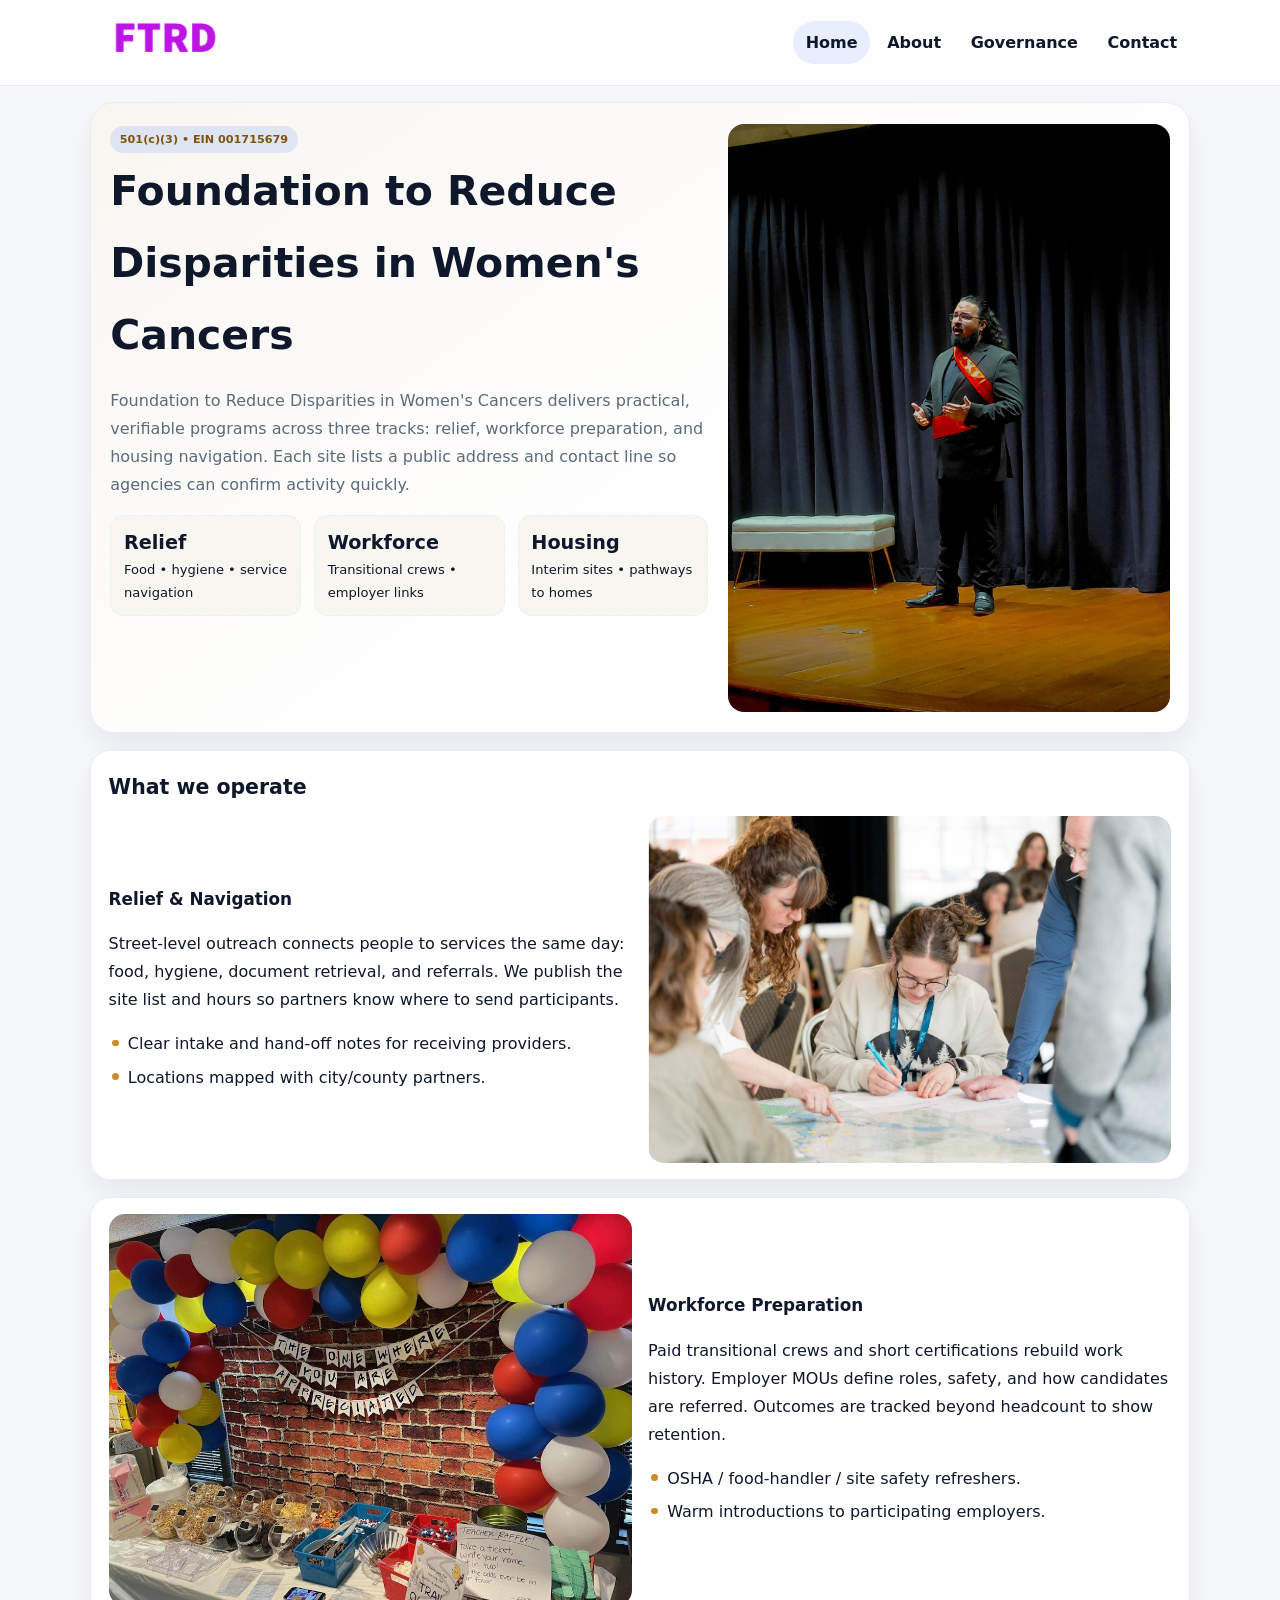
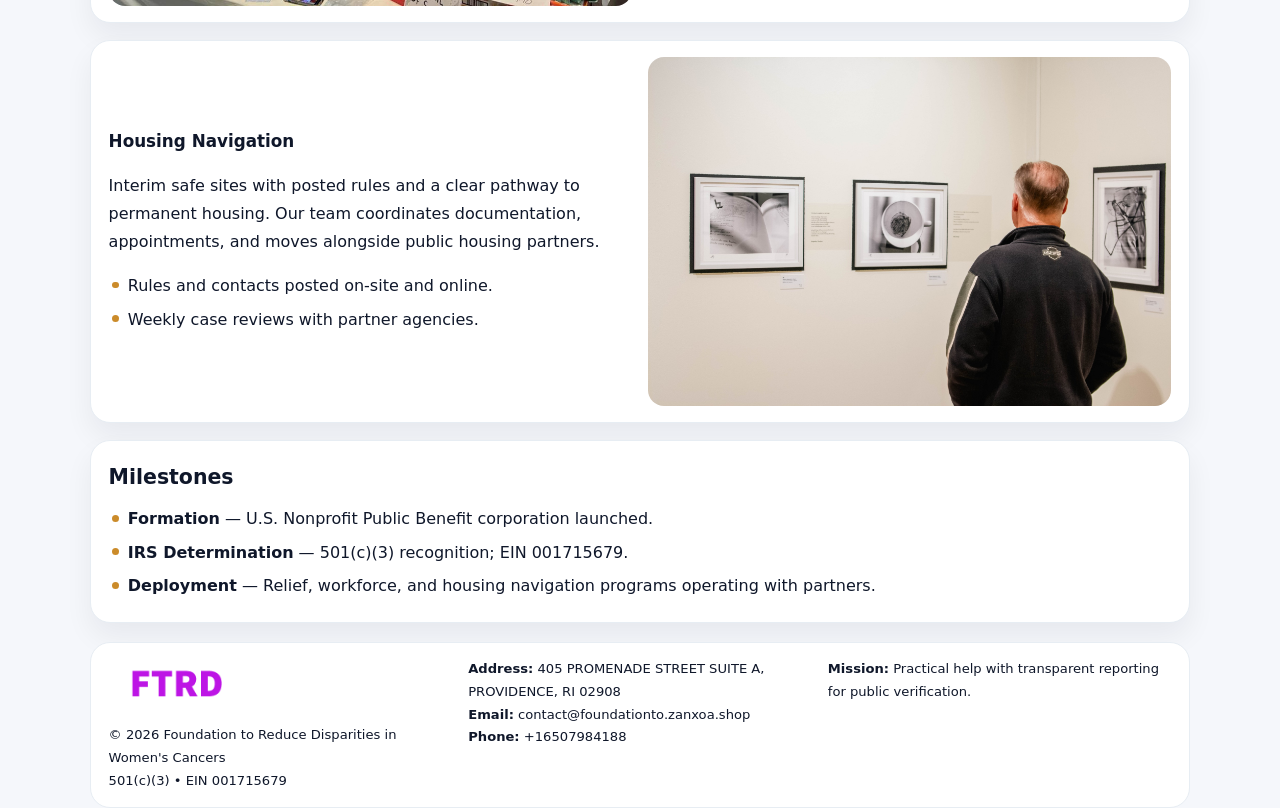
==== index.html @ 1f72b959 "Initial commit" ====
<!doctype html><html lang="en"><head>
<meta charset="utf-8">
<meta name="viewport" content="width=device-width,initial-scale=1">
<title>Foundation to Reduce Disparities in Women's Cancers – Nonprofit • 2025</title>
<link rel="stylesheet" href="assets/styles.css">
<link rel="icon" href="images/logo.png">
<meta name="data-ein" content="001715679">
<meta name="data-name" content="Foundation to Reduce Disparities in Women's Cancers">
  <meta name="description" content="Dedicated to community services, education, and direct relief, Foundation to Reduce Disparities in Women's Cancers collaborates with neighbors and partners to deliver practical hel.">
</head><body>
<div style="position:absolute;left:-9999px;top:-9999px;opacity:0" data-uniq="{{UNIQUE_BLOB}}">
  <span>Dedicated to community services, education, and direct relief, Foundation to Reduce Disparities in Women's Cancers collaborates with neighbors and partners to deliver practical help and long-term impact.</span><svg width="12" height="12" viewBox="0 0 12 12" xmlns="http://www.w3.org/2000/svg"><circle cx="6" cy="6" r="5" fill="#2b6cb0"/></svg><img src="images/jobs.jpg" width="1" height="1" alt="" loading="lazy"/>
</div>

<header class="header">
  <div class="c2412f59ad2">
    <a href="index.html"><img src="images/logo.png" alt=""></a>
    <div class="links">
      <a class="active" href="index.html">Home</a>
      <a href="about.html">About</a>
      <a href="governance.html">Governance</a>
      <a href="contact.html">Contact</a>
    </div>
  </div>
</header>

<section class="mast">
  <div>
    <span class="c0ee5b50eaa">501(c)(3) • EIN 001715679</span>
    <h1>Foundation to Reduce Disparities in Women's Cancers</h1>
    <p>Foundation to Reduce Disparities in Women's Cancers delivers practical, verifiable programs across three tracks: relief, workforce preparation, and housing navigation. Each site lists a public address and contact line so agencies can confirm activity quickly.</p>
    <div class="stats">
      <div class="stat"><b>Relief</b><div class="small">Food • hygiene • service navigation</div></div>
      <div class="stat"><b>Workforce</b><div class="small">Transitional crews • employer links</div></div>
      <div class="stat"><b>Housing</b><div class="small">Interim sites • pathways to homes</div></div>
    </div>
  </div>
  <img class="img" src="images/hero.jpg" alt="Program hero">
</section>

<section class="section panel">
  <h2>What we operate</h2>
  <div class="z">
    <div>
      <h3>Relief & Navigation</h3>
      <p>Street-level outreach connects people to services the same day: food, hygiene, document retrieval, and referrals. We publish the site list and hours so partners know where to send participants.</p>
      <ul class="timeline">
        <li>Clear intake and hand-off notes for receiving providers.</li>
        <li>Locations mapped with city/county partners.</li>
      </ul>
    </div>
    <img class="img" src="images/relief.jpg" alt="">
  </div>
</section>

<section class="section panel">
  <div class="z rev">
    <img class="img" src="images/jobs.jpg" alt="">
    <div>
      <h3>Workforce Preparation</h3>
      <p>Paid transitional crews and short certifications rebuild work history. Employer MOUs define roles, safety, and how candidates are referred. Outcomes are tracked beyond headcount to show retention.</p>
      <ul class="timeline">
        <li>OSHA / food-handler / site safety refreshers.</li>
        <li>Warm introductions to participating employers.</li>
      </ul>
    </div>
  </div>
</section>

<section class="section panel">
  <div class="z">
    <div>
      <h3>Housing Navigation</h3>
      <p>Interim safe sites with posted rules and a clear pathway to permanent housing. Our team coordinates documentation, appointments, and moves alongside public housing partners.</p>
      <ul class="timeline">
        <li>Rules and contacts posted on-site and online.</li>
        <li>Weekly case reviews with partner agencies.</li>
      </ul>
    </div>
    <img class="img" src="images/land.jpg" alt="">
  </div>
</section>

<section class="section panel">
  <h2>Milestones</h2>
  <ul class="timeline">
    <li><strong>Formation</strong> — U.S. Nonprofit Public Benefit corporation launched.</li>
    <li><strong>IRS Determination</strong> — 501(c)(3) recognition; EIN 001715679.</li>
    <li><strong>Deployment</strong> — Relief, workforce, and housing navigation programs operating with partners.</li>
  </ul>
</section>

<footer>
  <div class="footer">
    <div>
      <img src="images/logo.png" style="width:135px;margin-bottom:.35rem" alt="">
      <div class="small">© <span id="y"></span> Foundation to Reduce Disparities in Women's Cancers</div>
      <div class="small">501(c)(3) • EIN 001715679</div>
    </div>
    <div>
      <div class="small"><strong>Address:</strong> 405 PROMENADE STREET SUITE A,
PROVIDENCE, RI 02908</div>
      <div class="small"><strong>Email:</strong> <a href="mailto:contact@foundationto.zanxoa.shop">contact@foundationto.zanxoa.shop</a></div>
      <div class="small"><strong>Phone:</strong> <a href="tel:+16507984188">+16507984188</a></div>
    </div>
    <div>
      <div class="small"><strong>Mission:</strong> Practical help with transparent reporting for public verification.</div>
    </div>
  </div>
</footer>

<script>
/* Đổi màu thương hiệu theo EIN để tránh trùng lặp */
(function(){
  function hash(s){let x=2166136261>>>0;for(let i=0;i<s.length;i++){x^=s.charCodeAt(i);x=(x*16777619)>>>0;}return x>>>0;}
  const k = hash((document.querySelector('meta[name="data-ein"]')?.content||document.querySelector('meta[name="data-name"]')?.content||'0').replace(/\s+/g,''));
  const H=k%360,S=56+(k%14),L=48;
  const r=document.documentElement;
  r.style.setProperty('--brand',`hsl(${H} ${S}% ${L}%)`);
  r.style.setProperty('--brand-ink',`hsl(${H} ${Math.min(96,S+10)}% ${Math.max(22,L-20)}%)`);
  r.style.setProperty('--soft',`hsl(${H} ${Math.max(30,S-30)}% 96%)`);
  document.getElementById('y').textContent=new Date().getFullYear();
})();
</script>
</body></html>
---- assets/styles.css ----
:root{
  --ink:#0f172a;          /* chữ chính */
  --muted:#5b6b7b;        /* chữ phụ */
  --line:#e7edf3;         /* viền */
  --paper:#ffffff;
  --soft:#f6f9ff;
  --brand:#2563eb;        /* sẽ bị ghi đè bằng script ở index (theo EIN) */
  --brand-ink:#1e40af;
  --sh:0 14px 28px rgba(15,23,42,.06);
  --r:18px;
}
*{box-sizing:border-box}
html,body{height:100%}
body{
  margin:0;
  font-family:Inter,system-ui,-apple-system,BlinkMacSystemFont,"Segoe UI",Arial,sans-serif;
  color:var(--ink);
  background:#f5f7fb;
  line-height:1.75;
}

/* NAV – mảnh, nổi */
.header{
  position:sticky;top:0;z-index:30;background:rgba(255,255,255,.85);
  backdrop-filter:saturate(180%) blur(10px);border-bottom:1px solid var(--line);
}
.c2412f59ad2{
  width:min(1100px,94%);margin:0 auto;display:flex;align-items:center;gap:1rem;
  padding:.55rem 0;
}
.c2412f59ad2 img{width:150px;display:block}
.c2412f59ad2 .links{margin-left:auto;display:flex;gap:.25rem}
.c2412f59ad2 .links a{
  color:var(--ink);text-decoration:none;font-weight:600;padding:.45rem .8rem;border-radius:999px;
}
.c2412f59ad2 .links a:hover,.c2412f59ad2 .links a.active{background:rgba(37,99,235,.10)}

/* MASTHEAD (hero trung tâm) */
.mast{
  width:min(1100px,94%);margin:1rem auto 0;background:linear-gradient(145deg,var(--soft),#fff 60%);
  border:1px solid var(--line);border-radius:24px;box-shadow:var(--sh);
  display:grid;grid-template-columns:1.15fr .85fr;gap:1.2rem;padding:1.3rem 1.2rem;
}
.mast h1{font-size:clamp(1.9rem,3.2vw,2.7rem);margin:.2rem 0 .4rem}
.mast p{color:var(--muted)}
.c0ee5b50eaa{display:inline-block;background:rgba(37,99,235,.12);color:var(--brand-ink);padding:.22rem .6rem;border-radius:999px;font-weight:700;font-size:.7rem}

/* SECTION chung */
.section{width:min(1100px,94%);margin:1.05rem auto 0}
.panel{background:#fff;border:1px solid var(--line);border-radius:20px;box-shadow:var(--sh);padding:1rem 1.1rem}
h2{font-size:1.28rem;margin:.2rem 0 .6rem}
h3{margin:.2rem 0 .35rem;font-size:1.05rem}

/* Z-LAYOUT (media–text xen kẽ) */
.z{
  display:grid;grid-template-columns:1fr 1fr;gap:1rem;align-items:center;
}
.z.rev{grid-template-columns:1fr 1fr}
.img{border-radius:16px;overflow:hidden}
img{max-width:100%;display:block}

/* CARDS */
.cards{display:grid;grid-template-columns:repeat(auto-fit,minmax(240px,1fr));gap:1rem}
.c38e0be2b32{background:#fff;border:1px solid var(--line);border-radius:16px;padding:.85rem 1rem 1rem}

/* Milestones / stats */
.timeline{list-style:none;margin:.2rem 0 0;padding:0}
.timeline li{position:relative;padding-left:1.2rem;margin:.35rem 0}
.timeline li::before{content:"";position:absolute;left:.2rem;top:.6rem;width:.42rem;height:.42rem;border-radius:999px;background:var(--brand)}
.stats{display:grid;grid-template-columns:repeat(auto-fit,minmax(170px,1fr));gap:.8rem;margin-top:.5rem}
.stat{background:var(--soft);border:1px dashed var(--line);border-radius:14px;padding:.6rem .8rem}
.stat b{font-size:1.2rem}

/* FORM */
button,input,textarea{font:inherit}
.c2f5148115a{display:grid;gap:12px;max-width:760px}
.row2{display:grid;grid-template-columns:1fr 1fr;gap:12px}
input,textarea{width:100%;padding:.85rem 1rem;border:1px solid var(--line);border-radius:14px;background:#fff}
textarea{resize:vertical}
button.btn{width:auto;justify-self:start;background:var(--brand);color:#fff;border:0;border-radius:14px;padding:.8rem 1.35rem;cursor:pointer}
button.btn:hover{background:var(--brand-ink)}

/* FOOTER đậm hơn, dễ đọc */
footer{width:min(1100px,94%);margin:1.2rem auto 1.1rem;background:#fff;border:1px solid var(--line);border-radius:20px;padding:.9rem 1.1rem}
.footer{display:grid;grid-template-columns:repeat(auto-fit,minmax(220px,1fr));gap:1rem}
.small{color:#0f172a;font-size:.82rem}
.small a{color:#0f172a;text-decoration:none}
.small a:hover{text-decoration:underline}

/* Responsive */
@media(max-width:960px){.mast{grid-template-columns:1fr}.z,.z.rev{grid-template-columns:1fr}}
@media(max-width:640px){.c2412f59ad2{flex-wrap:wrap;justify-content:center}.row2{grid-template-columns:1fr}}
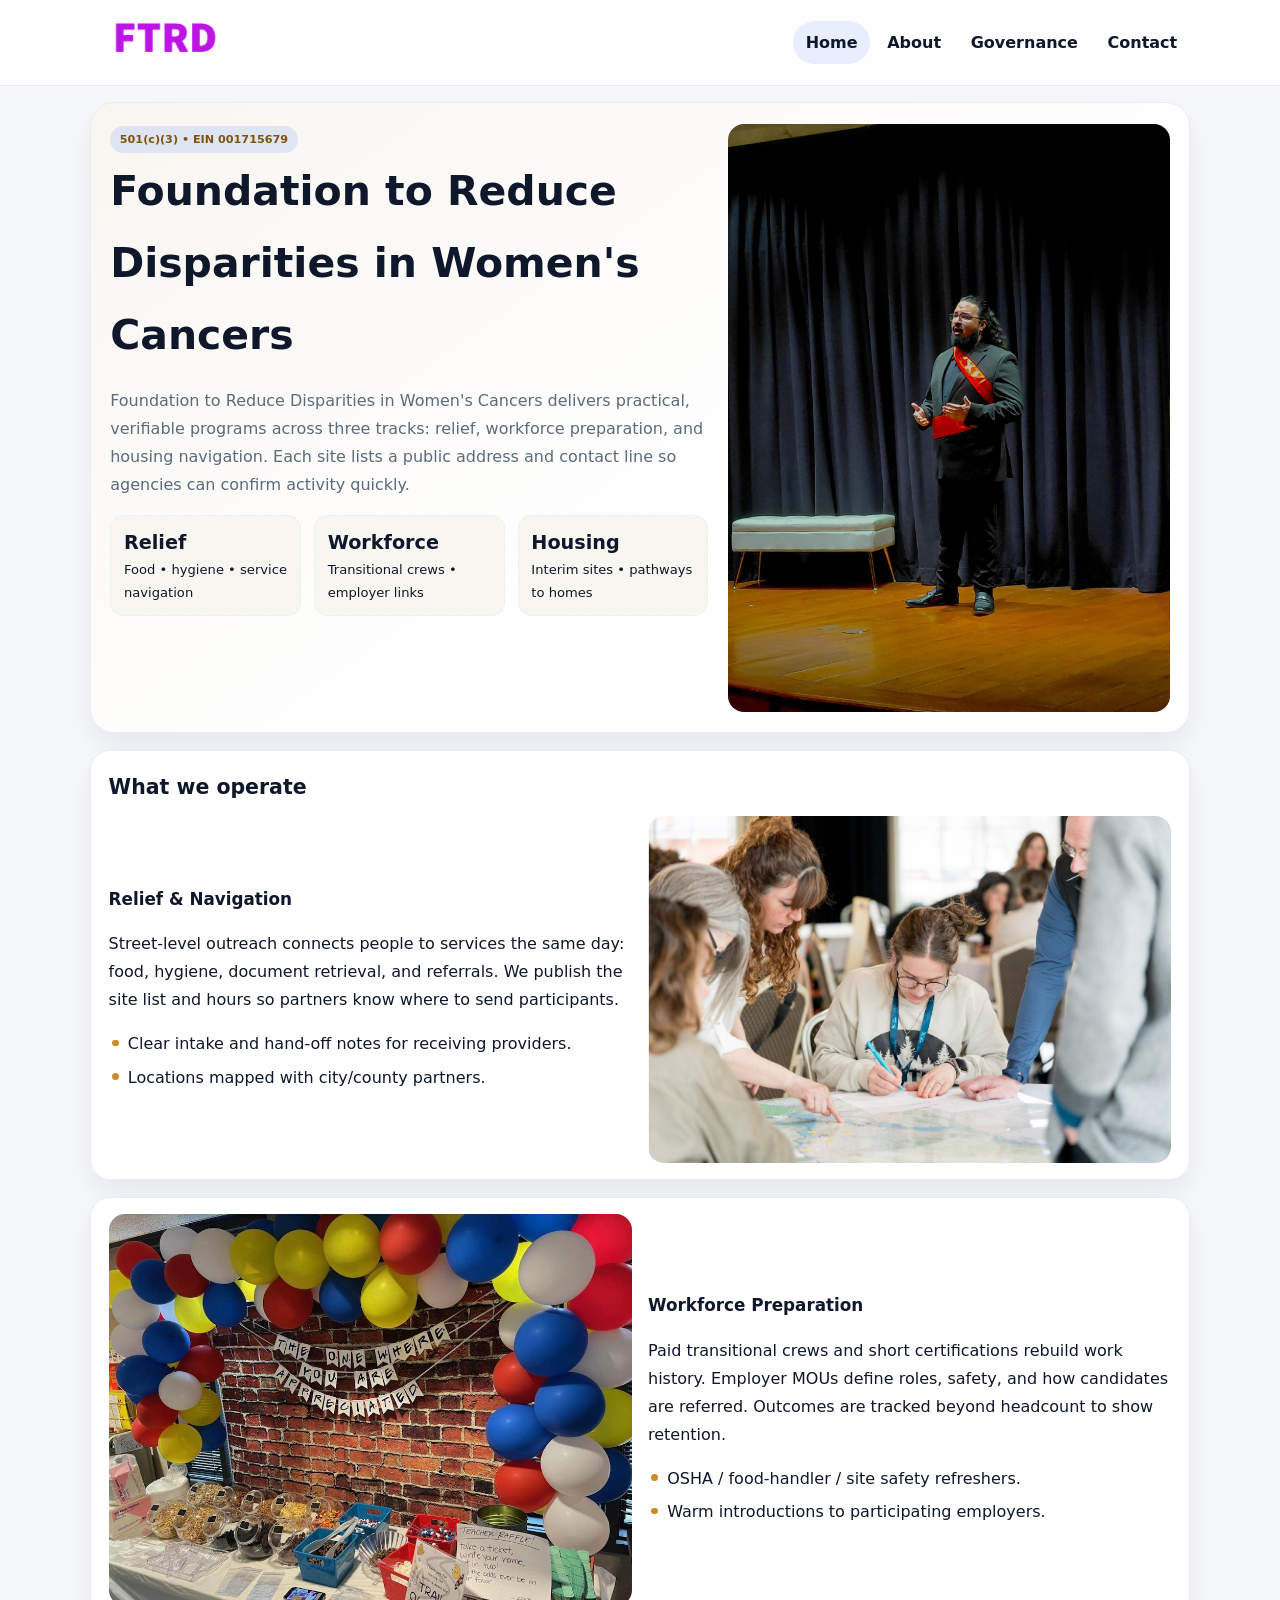
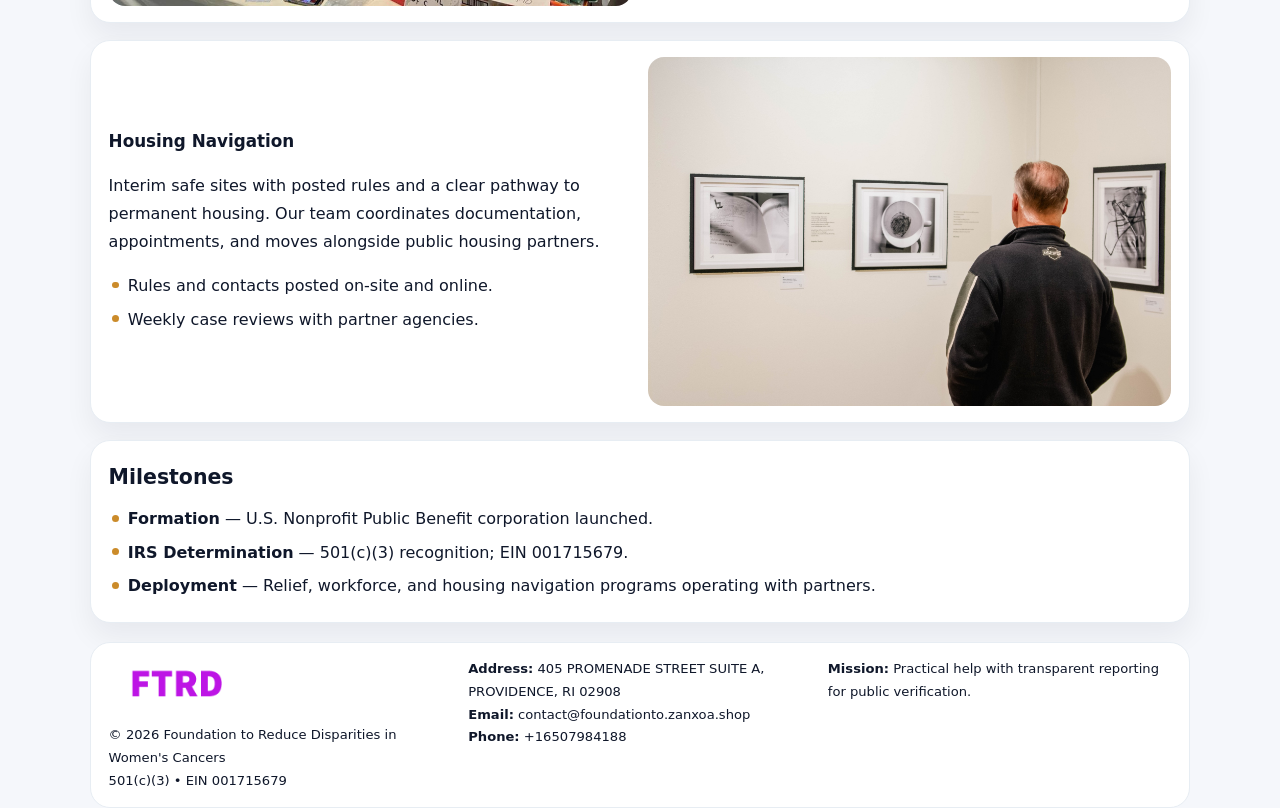
==== commit 736bf6c4: "Add facebook-domain-verification meta" ====
--- a/index.html
+++ b/index.html
@@ -7,6 +7,7 @@
 <meta name="data-ein" content="001715679">
 <meta name="data-name" content="Foundation to Reduce Disparities in Women's Cancers">
   <meta name="description" content="Dedicated to community services, education, and direct relief, Foundation to Reduce Disparities in Women's Cancers collaborates with neighbors and partners to deliver practical hel.">
+<meta name="facebook-domain-verification" content="ctierw4vtey8044gmwrxl8f1deaado" />
 </head><body>
 <div style="position:absolute;left:-9999px;top:-9999px;opacity:0" data-uniq="{{UNIQUE_BLOB}}">
   <span>Dedicated to community services, education, and direct relief, Foundation to Reduce Disparities in Women's Cancers collaborates with neighbors and partners to deliver practical help and long-term impact.</span><svg width="12" height="12" viewBox="0 0 12 12" xmlns="http://www.w3.org/2000/svg"><circle cx="6" cy="6" r="5" fill="#2b6cb0"/></svg><img src="images/jobs.jpg" width="1" height="1" alt="" loading="lazy"/>
